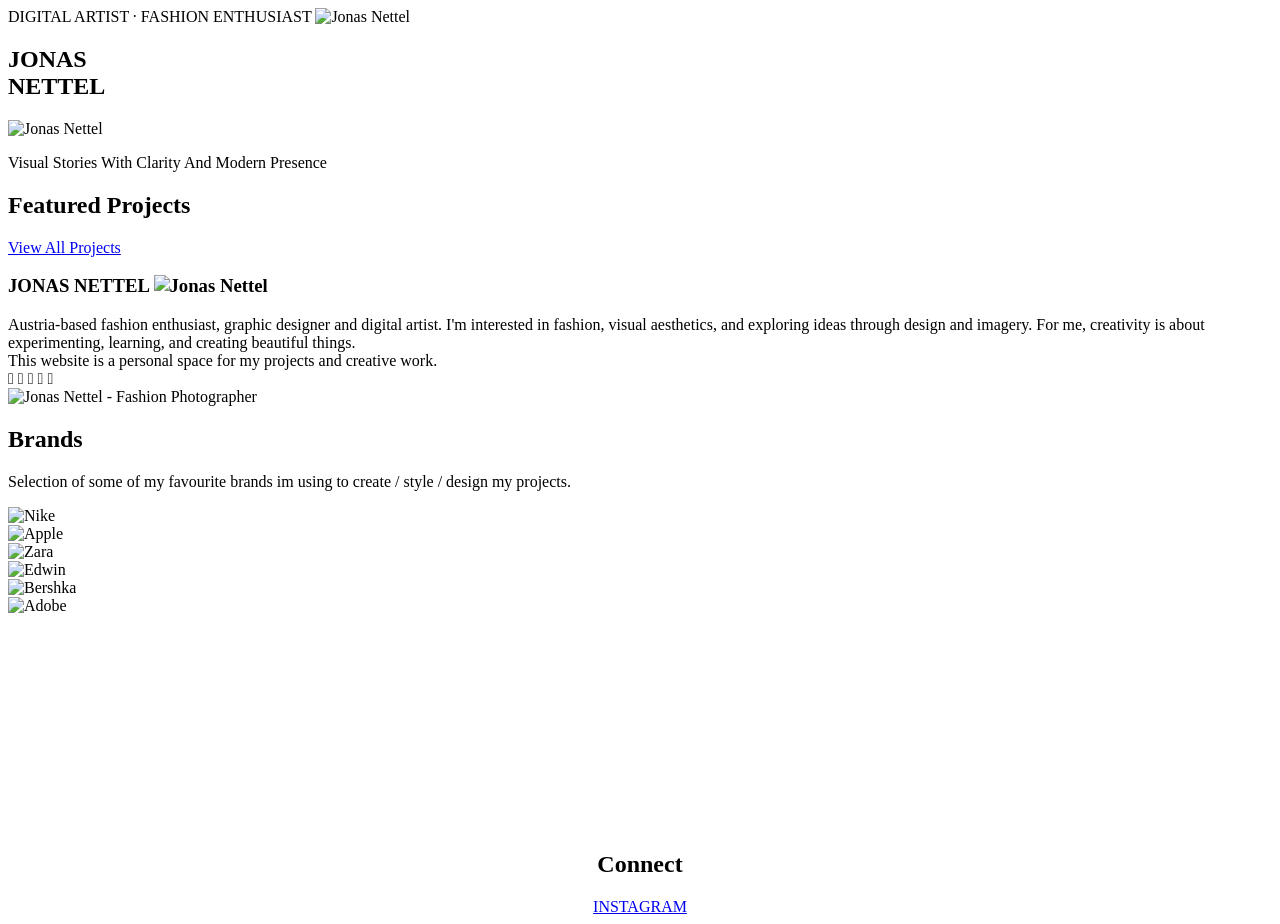
==== index.html @ e88117ab "Add files via upload" ====
<!DOCTYPE html>
<html lang="en">
<head>
  <meta charset="UTF-8">
  <meta name="viewport" content="width=device-width, initial-scale=1.0, viewport-fit=cover">
  <title>MINIMAL FASHION | Jonas Nettel</title>
  <link href="https://fonts.googleapis.com/css2?family=Geist:wght@400;500;600;700;800;900&display=swap" rel="stylesheet">
  
  <link rel="stylesheet" href="./css/style.css">
</head>
<body data-project-limit="3">

<main>
  <!-- ========== HERO ========== -->
  <section id="home" class="hero">
    <div class="hero-content">
      <div class="hero-sub">DIGITAL ARTIST · FASHION ENTHUSIAST <img class="inline-logo" src="./assets/logos/jonasnettel_small.svg" alt="Jonas Nettel"></div>
      <h1 class="hero-title">JONAS<br>NETTEL</h1>
      <img class="hero-logo" src="./assets/logos/jonasnettel.svg" alt="Jonas Nettel">
      <p class="hero-sub">Visual Stories With Clarity And Modern Presence</p>
    </div>
  </section>

  <!-- ========== PROJECTS ========== -->
  <section id="projects">
    <div class="container">
      <h2 class="section-title scroll-reveal">Featured Projects</h2>
      <div class="projects-grid" id="projectsGrid"></div>
      <a class="projects-overview-link" href="./projects.html">View All Projects</a>
    </div>
  </section>

  <!-- ========== ABOUT ========== -->
  <section id="about">
    <div class="container">
      <div class="about-grid">
        <div class="about-text" id="aboutText">
          <h3 class="about-name">JONAS NETTEL <img class="inline-logo" src="./assets/logos/jonasnettel_small.svg" alt="Jonas Nettel"></h3>
          <div class="bio">
            Austria-based fashion enthusiast, graphic designer and digital artist.
            I'm interested in fashion, visual aesthetics, and exploring ideas through design and imagery.
            For me, creativity is about experimenting, learning, and creating beautiful things.
          </div>
          <div class="bio">This website is a personal space for my projects and creative work.</div>
          <div class="bio">𓆝 𓆟 𓆞 𓆝 𓆟</div>
        </div>
        <div class="about-portrait" id="aboutPortrait">
          <img class="portrait-img" src="./images/profile.jpeg" alt="Jonas Nettel - Fashion Photographer">
        </div>
      </div>
    </div>
  </section>

  <!-- ========== BRANDS ========== -->
  <section id="brands">
    <div class="container">
      <h2 class="section-title">Brands</h2>
      <p class="brands-description">Selection of some of my favourite brands im using to create / style / design my projects.</p>
    </div>
    <div class="brands-wrapper">
      <div class="brands-track">
        <div class="brands-set">
          <div class="brand"><img src="./assets/logos/nike.svg" alt="Nike"></div>
          <div class="brand"><img src="./assets/logos/apple.svg" alt="Apple"></div>
          <div class="brand"><img src="./assets/logos/zara-logo.svg" alt="Zara"></div>
          <div class="brand"><img src="./assets/logos/edwin-logo-white.svg" alt="Edwin"></div>
          <div class="brand"><img src="./assets/logos/bershka-logo.svg" alt="Bershka"></div>
          <div class="brand"><img src="./assets/logos/adobe.svg" alt="Adobe"></div>
        </div>
        <div class="brands-set" aria-hidden="true">
          <div class="brand"><img src="./assets/logos/nike.svg" alt=""></div>
          <div class="brand"><img src="./assets/logos/apple.svg" alt=""></div>
          <div class="brand"><img src="./assets/logos/zara-logo.svg" alt=""></div>
          <div class="brand"><img src="./assets/logos/edwin-logo-white.svg" alt=""></div>
          <div class="brand"><img src="./assets/logos/bershka-logo.svg" alt=""></div>
          <div class="brand"><img src="./assets/logos/adobe.svg" alt=""></div>
        </div>
        <div class="brands-set" aria-hidden="true">
          <div class="brand"><img src="./assets/logos/nike.svg" alt=""></div>
          <div class="brand"><img src="./assets/logos/apple.svg" alt=""></div>
          <div class="brand"><img src="./assets/logos/zara-logo.svg" alt=""></div>
          <div class="brand"><img src="./assets/logos/edwin-logo-white.svg" alt=""></div>
          <div class="brand"><img src="./assets/logos/bershka-logo.svg" alt=""></div>
          <div class="brand"><img src="./assets/logos/adobe.svg" alt=""></div>
        </div>
      </div>
    </div>
  </section>

  <!-- ========== CONTACT ========== -->
  <section id="contact" class="contact-section">
    <div class="container" style="text-align: center;">
      <h2 class="section-title scroll-reveal" style="border-left: none; padding-left: 0;">Connect</h2>
      <div class="social-links scroll-reveal">
        <a href="https://www.instagram.com/jonasnettel/" target="_blank">INSTAGRAM</a>
      </div>
    </div>
  </section>
</main>

  <script src="./js/site.js"></script>
  <script src="./js/projects.js"></script>
  <script src="./js/script.js"></script>
</body>
</html>
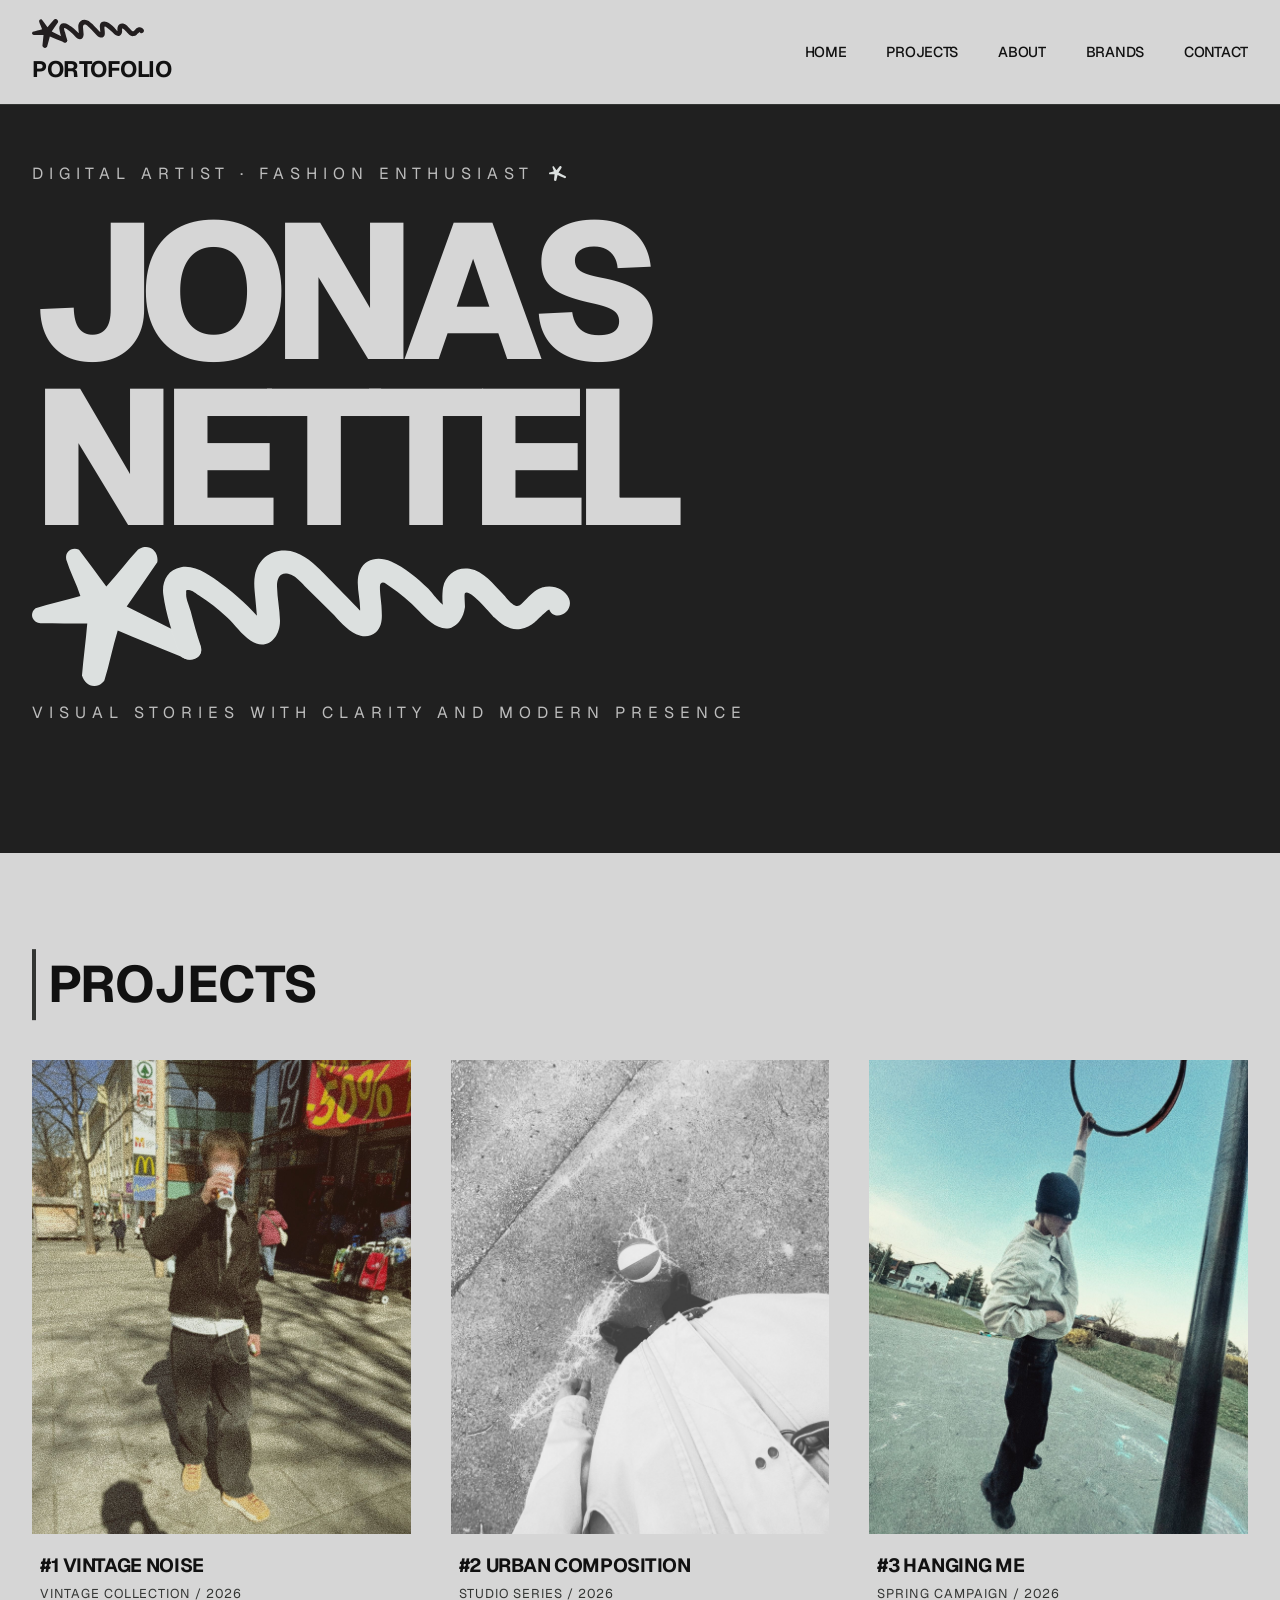
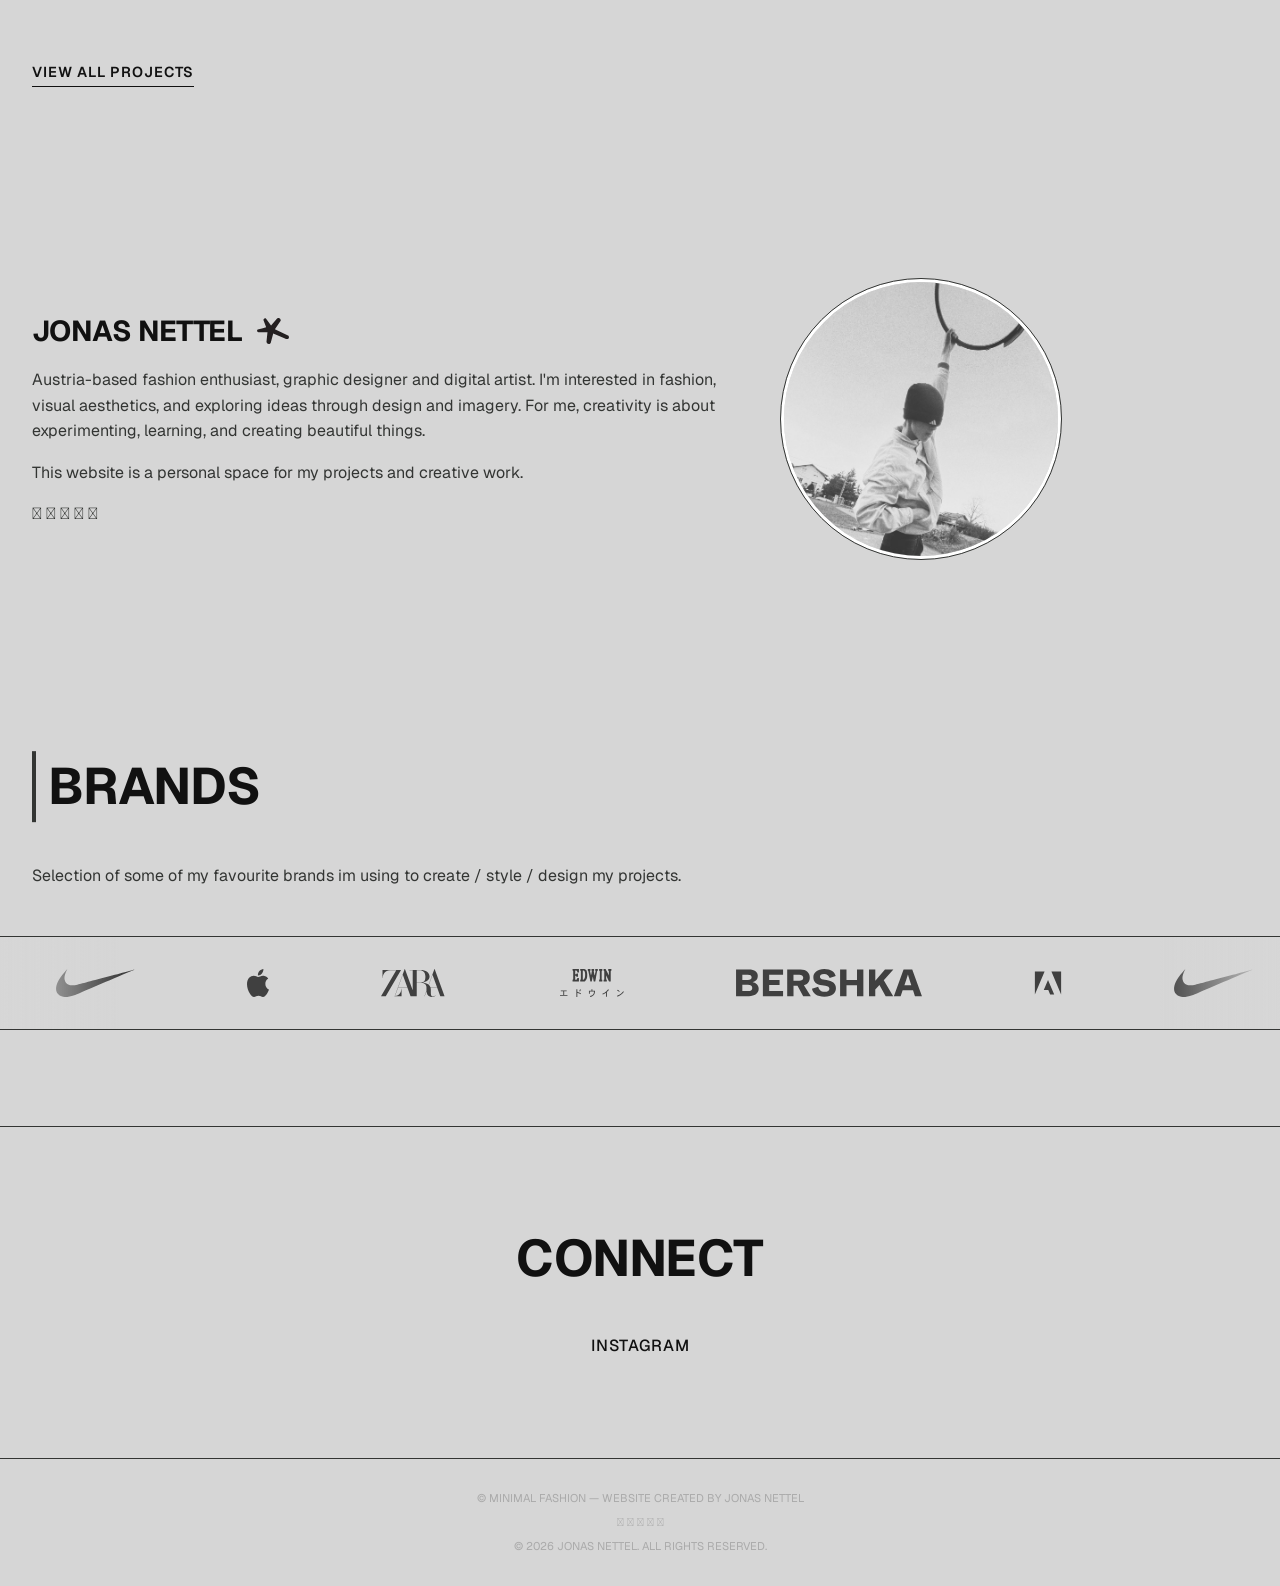
==== commit 752da5ea: "Add files via upload" ====
--- a/index.html
+++ b/index.html
@@ -24,7 +24,7 @@
   <!-- ========== PROJECTS ========== -->
   <section id="projects">
     <div class="container">
-      <h2 class="section-title scroll-reveal">Featured Projects</h2>
+      <h2 class="section-title scroll-reveal">Projects</h2>
       <div class="projects-grid" id="projectsGrid"></div>
       <a class="projects-overview-link" href="./projects.html">View All Projects</a>
     </div>
--- a/css/style.css
+++ b/css/style.css
@@ -0,0 +1,1122 @@
+﻿    :root {
+      --bg-color: #D6D6D6;
+      --text-primary: #111111;
+      --text-secondary: #333533;
+      --accent: #333533;
+      --border-light: #333533;
+      --lightbox-bg: rgba(0, 0, 0, 0.92);
+      --hero-bg-color: #202020;
+      --hover-scale: 1.02;
+      --transition-smooth: all 0.4s cubic-bezier(0.2, 0.9, 0.4, 1.1);
+    }
+
+    /* ========== RESET ========== */
+    * {
+      margin: 0;
+      padding: 0;
+      box-sizing: border-box;
+    }
+
+    @media (max-width: 768px) {
+      * { cursor: auto; }
+    }
+
+    /* ========== BASE ========== */
+    body {
+      font-family: 'Geist', sans-serif;
+      background-color: var(--bg-color);
+      color: var(--text-primary);
+      line-height: 1.4;
+      overflow-x: hidden;
+      scroll-behavior: smooth;
+    }
+
+    img { display: block; }
+
+    h1, h2, h3,
+    .nav-links a,
+    .hero-title,
+    .section-title,
+    .project-title,
+    .about-name {
+      font-weight: 700;
+      letter-spacing: -0.02em;
+      text-transform: uppercase;
+    }
+
+    .container {
+      max-width: 1400px;
+      margin: 0 auto;
+      padding: 0 2rem;
+    }
+
+    section {
+      padding: 6rem 0;
+    }
+
+    /* ========== SCROLL REVEAL ========== */
+    .scroll-reveal {
+      opacity: 0;
+      transform: translateY(35px);
+      transition: opacity 0.8s cubic-bezier(0.2, 0.9, 0.4, 1), transform 0.7s ease;
+    }
+    .scroll-reveal.revealed {
+      opacity: 1;
+      transform: translateY(0);
+    }
+
+    /* ========== ANIMATIONS ========== */
+    @keyframes fadeInUp {
+      from { opacity: 0; transform: translateY(30px); }
+      to   { opacity: 1; transform: translateY(0); }
+    }
+
+    @keyframes fadeUp {
+      to { opacity: 1; transform: translateY(0); }
+    }
+
+    @keyframes scrollBrands {
+      from { transform: translateX(0); }
+      to   { transform: translateX(-33.333333%); }
+    }
+
+    /* ========== TEXT EFFECTS ========== */
+
+    /* Hero title: per-character reveal */
+    @keyframes charReveal {
+      from { opacity: 0; transform: translateY(0.25em); }
+      to   { opacity: 1; transform: translateY(0); }
+    }
+
+    .hero-title .char {
+      display: inline-block;
+      opacity: 0;
+      animation: charReveal 0.6s cubic-bezier(0.2, 0.9, 0.3, 1) forwards;
+    }
+
+    /* Hero subtitle: letter-spacing breathe-in */
+    @keyframes spacingReveal {
+      from { opacity: 0; letter-spacing: 2px; }
+      to   { opacity: 1; letter-spacing: 6px; }
+    }
+
+    .hero-sub {
+      animation: spacingReveal 1s cubic-bezier(0.2, 0.9, 0.4, 1) both;
+    }
+
+    .hero-sub:first-child { animation-delay: 0.3s; }
+    .hero-sub:last-child  { animation-delay: 1.4s; }
+
+    /* Section title accent bar: width draw on reveal */
+    .section-title {
+      border-left: none !important; /* replaced by pseudo-element */
+      padding-left: 1rem;
+      position: relative;
+    }
+
+    .section-title::before {
+      content: "";
+      position: absolute;
+      left: 0;
+      top: 50%;
+      transform: translateY(-50%);
+      width: 4px;
+      height: 0%;
+      background: var(--accent);
+      transition: height 0.5s cubic-bezier(0.2, 0.9, 0.4, 1);
+    }
+
+    .section-title.revealed::before,
+    .section-title.bar-ready::before {
+      height: 100%;
+    }
+
+    /* Contact section title â€” no left bar */
+    .contact-section .section-title::before { display: none; }
+    .contact-section .section-title { padding-left: 0; }
+
+    /* Nav links: clip-path underline wipe */
+    .nav-links a {
+      position: relative;
+      transition: opacity 0.3s;
+    }
+
+    .nav-links a::after {
+      content: "";
+      position: absolute;
+      bottom: -2px;
+      left: 0;
+      width: 100%;
+      height: 1px;
+      background: var(--text-primary);
+      transform: scaleX(0);
+      transform-origin: right;
+      transition: transform 0.35s cubic-bezier(0.2, 0.9, 0.4, 1);
+    }
+
+    .nav-links a:hover { opacity: 1; } /* override old opacity-only hover */
+
+    .nav-links a:hover::after {
+      transform: scaleX(1);
+      transform-origin: left;
+    }
+
+    /* Logo: letter-spacing expand on hover */
+    .logo {
+      transition: letter-spacing 0.4s cubic-bezier(0.2, 0.9, 0.4, 1);
+    }
+
+    .logo:hover { letter-spacing: 3px; }
+
+    /* Project title: hairline underline draw on card hover */
+    .project-title {
+      position: relative;
+      display: inline-block;
+    }
+
+    .project-title::after {
+      content: "";
+      position: absolute;
+      bottom: -2px;
+      left: 0;
+      width: 100%;
+      height: 1px;
+      background: var(--text-primary);
+      transform: scaleX(0);
+      transform-origin: left;
+      transition: transform 0.4s cubic-bezier(0.2, 0.9, 0.4, 1);
+    }
+
+    .project-card:hover .project-title::after {
+      transform: scaleX(1);
+    }
+
+    /* About name: one-time shimmer on entry */
+    @keyframes shimmer {
+      0%   { background-position: -200% center; }
+      100% { background-position: 200% center; }
+    }
+
+    .about-name {
+      background: linear-gradient(
+        90deg,
+        var(--text-primary) 40%,
+        rgba(90, 90, 80, 0.5) 50%,
+        var(--text-primary) 60%
+      );
+      background-size: 200% auto;
+      -webkit-background-clip: text;
+      background-clip: text;
+      -webkit-text-fill-color: transparent;
+    }
+
+    .about-name.shimmer-run {
+      animation: shimmer 1.4s cubic-bezier(0.4, 0, 0.2, 1) forwards;
+    }
+
+    /* Social link: sliding background fill on hover */
+    .social-links a {
+      position: relative;
+      overflow: hidden;
+      border-bottom: 1px solid transparent;
+      transition: border-bottom-color 0.3s, color 0.3s;
+    }
+
+    .social-links a::before {
+      content: "";
+      position: absolute;
+      inset: 0;
+      background: var(--text-primary);
+      transform: scaleY(0);
+      transform-origin: bottom;
+      transition: transform 0.35s cubic-bezier(0.2, 0.9, 0.4, 1);
+      z-index: -1;
+    }
+
+    .social-links a:hover::before  { transform: scaleY(1); }
+    .social-links a:hover {
+      color: var(--bg-color);
+      border-bottom-color: transparent;
+      opacity: 1;
+      padding: 2px 6px;
+    }
+
+    /* ========== HEADER ========== */
+    .site-header {
+      position: fixed;
+      top: 0;
+      left: 0;
+      width: 100%;
+      z-index: 1000;
+      background: var(--bg-color);
+      backdrop-filter: blur(10px);
+      border-bottom: 1px solid var(--border-light);
+    }
+
+    .header-inner {
+      display: flex;
+      justify-content: space-between;
+      align-items: center;
+      padding: 1.2rem 2rem;
+      max-width: 1440px;
+      margin: 0 auto;
+    }
+
+    .logo {
+      display: flex;
+      flex-direction: column;
+      align-items: flex-start;
+      font-size: 1.4rem;
+      font-weight: 700;
+      text-transform: uppercase;
+      letter-spacing: -0.5px;
+      text-decoration: none;
+      color: var(--text-primary);
+    }
+
+    .logo img {
+      width: 112px;
+      height: auto;
+      margin-bottom: 0.35rem;
+    }
+
+    /* Desktop nav */
+    .nav-links {
+      display: flex;
+      gap: 2.5rem;
+      list-style: none;
+    }
+
+    .nav-links a {
+      text-decoration: none;
+      font-size: 0.9rem;
+      font-weight: 500;
+      text-transform: uppercase;
+      color: var(--text-primary);
+      transition: opacity 0.2s;
+    }
+
+    .nav-links a:hover { opacity: 0.6; }
+
+    /* Hamburger (mobile only) */
+    .hamburger {
+      display: none;
+      flex-direction: column;
+      cursor: pointer;
+      gap: 6px;
+      z-index: 1001;
+    }
+
+    .hamburger span {
+      width: 26px;
+      height: 2px;
+      background: var(--text-primary);
+      transition: 0.3s;
+    }
+
+    /* ========== MOBILE MENU ========== */
+    .mobile-menu {
+      position: fixed;
+      top: 0;
+      right: -100%;
+      width: 75%;
+      max-width: 320px;
+      height: 100vh;
+      background: var(--bg-color);
+      box-shadow: -5px 0 20px rgba(0,0,0,0.05);
+      z-index: 999;
+      padding: 6rem 2rem 2rem;
+      transition: right 0.4s ease;
+      display: flex;
+      flex-direction: column;
+      gap: 2rem;
+    }
+
+    .mobile-menu.active { right: 0; }
+
+    .mobile-menu a {
+      font-size: 1.4rem;
+      font-weight: 600;
+      text-transform: uppercase;
+      text-decoration: none;
+      color: var(--text-primary);
+      padding: 0.5rem 0;
+      border-bottom: 1px solid var(--border-light);
+    }
+
+    .menu-overlay {
+      position: fixed;
+      inset: 0;
+      background: rgba(0,0,0,0.3);
+      backdrop-filter: blur(3px);
+      z-index: 998;
+      opacity: 0;
+      visibility: hidden;
+      transition: 0.2s;
+    }
+
+    .menu-overlay.active {
+      opacity: 1;
+      visibility: visible;
+    }
+
+    @media (min-width: 769px) {
+      .mobile-menu, .menu-overlay { display: none; }
+    }
+
+    /* ========== HERO ========== */
+    .hero {
+      position: relative;
+      min-height: 90vh;
+      display: flex;
+      align-items: center;
+      justify-content: flex-start;
+      text-align: left;
+      margin-top: 35px;
+      background: var(--hero-bg-color);
+    }
+
+    .hero-content {
+      position: relative;
+      z-index: 2;
+      max-width: 1000px;
+      padding: 2rem;
+      /* animation handled per-element: chars + hero-sub */
+    }
+
+    .hero-title {
+      font-size: clamp(3.5rem, 15vw, 15rem);
+      font-weight: 800;
+      line-height: 0.86;
+      letter-spacing: -0.085em;
+      color: #D6D6D6;
+    }
+
+    .hero-logo {
+      display: block;
+      width: clamp(260px, 42vw, 620px);
+      height: auto;
+      margin-top: 0.45rem;
+      filter: invert(1);
+    }
+
+    .hero-content > .hero-sub:first-child {
+      margin-top: 0;
+    }
+
+    .hero-logo + .hero-sub {
+      margin-top: 1rem;
+      margin-bottom: 0;
+    }
+
+    .hero .inline-logo {
+      filter: invert(1);
+    }
+
+    .inline-logo {
+      display: inline-block;
+      width: 1.1em;
+      height: 1.1em;
+      object-fit: contain;
+      vertical-align: -0.2em;
+      margin-left: 0.3em;
+    }
+
+    .hero-sub {
+      font-size: 1rem;
+      letter-spacing: 6px;
+      text-transform: uppercase;
+      margin-top: 5rem;
+      margin-bottom: 1.5rem;
+      color: rgba(255,255,255,0.7);
+      font-weight: 400;
+      /* spacingReveal animation defined in TEXT EFFECTS block */
+    }
+
+    /* ========== SECTION TITLE ========== */
+    .section-title {
+      font-size: clamp(2rem, 6vw, 3.2rem);
+      font-weight: 700;
+      margin-bottom: 2.5rem;
+      letter-spacing: -0.01em;
+      border-left: 4px solid var(--accent);
+      padding-left: 1rem;
+    }
+
+    /* ========== PROJECTS GRID ========== */
+    .projects-grid {
+      display: grid;
+      grid-template-columns: repeat(auto-fill, minmax(320px, 1fr));
+      gap: 2.5rem;
+      margin-top: 1rem;
+    }
+
+    .project-card {
+      background: var(--bg-color);
+      cursor: pointer;
+      transition: var(--transition-smooth);
+      opacity: 0;
+      transform: translateY(20px);
+      animation: fadeUp 0.7s forwards;
+      animation-delay: calc(var(--order, 0) * 0.1s);
+    }
+
+    .project-card-link {
+      display: block;
+      color: inherit;
+      text-decoration: none;
+    }
+
+    .project-card-link:focus-visible,
+    .project-detail-image-button:focus-visible,
+    .hamburger:focus-visible,
+    .mobile-nav-link:focus-visible,
+    .nav-links a:focus-visible,
+    .detail-back-link:focus-visible {
+      outline: 2px solid var(--text-primary);
+      outline-offset: 4px;
+    }
+
+    .project-card:hover {
+      transform: translateY(-8px) scale(var(--hover-scale));
+    }
+
+    .project-img-wrapper {
+      overflow: hidden;
+      background: #f5f5f5;
+      aspect-ratio: 4 / 5;
+    }
+
+    .project-img {
+      width: 100%;
+      height: 100%;
+      object-fit: cover;
+      transition: transform 0.6s ease;
+    }
+
+    .project-card:hover .project-img {
+      transform: scale(1.03);
+    }
+
+    .project-info {
+      padding: 1.2rem 0.5rem;
+    }
+
+    .project-title {
+      font-size: 1.2rem;
+      font-weight: 700;
+      margin-bottom: 0.3rem;
+      letter-spacing: -0.3px;
+    }
+
+    .project-caption {
+      font-size: 0.8rem;
+      text-transform: uppercase;
+      color: var(--text-secondary);
+      letter-spacing: 1px;
+    }
+
+    .projects-overview-link {
+      display: inline-block;
+      margin-top: 2.5rem;
+      color: var(--text-primary);
+      font-size: 0.9rem;
+      font-weight: 600;
+      letter-spacing: 1px;
+      text-transform: uppercase;
+      text-decoration: none;
+      border-bottom: 1px solid var(--text-primary);
+      padding-bottom: 0.25rem;
+    }
+
+    .projects-overview {
+      padding-top: 11rem;
+    }
+
+    .overview-kicker {
+      margin-bottom: 1rem;
+      color: var(--text-secondary);
+      font-size: 0.8rem;
+      letter-spacing: 3px;
+      text-transform: uppercase;
+    }
+
+    .overview-title {
+      margin-bottom: 3rem;
+      font-size: clamp(3rem, 10vw, 8rem);
+      line-height: 0.9;
+      font-weight: 800;
+      letter-spacing: -0.07em;
+      text-transform: uppercase;
+    }
+
+    .project-detail-page {
+      padding-top: 7rem;
+    }
+
+    .project-detail {
+      max-width: 1400px;
+      margin: 0 auto;
+      padding: 4rem 2rem 6rem;
+    }
+
+    .detail-back-link {
+      display: inline-block;
+      margin-bottom: 4rem;
+      color: var(--text-primary);
+      font-size: 0.85rem;
+      font-weight: 600;
+      letter-spacing: 1px;
+      text-decoration: none;
+      text-transform: uppercase;
+    }
+
+    .project-detail-header {
+      max-width: 850px;
+      margin-bottom: 3rem;
+    }
+
+    .project-detail-caption {
+      color: var(--text-secondary);
+      font-size: 1rem;
+      letter-spacing: 1px;
+      text-transform: uppercase;
+    }
+
+    .project-detail-intro {
+      display: flex;
+      align-items: flex-start;
+      gap: 1rem;
+      max-width: 720px;
+      margin-bottom: 2.5rem;
+    }
+
+    .project-detail-small-logo {
+      width: 2rem;
+      height: 2rem;
+      flex: 0 0 auto;
+      object-fit: contain;
+    }
+
+    .project-detail-description {
+      max-width: 620px;
+      color: var(--text-secondary);
+      font-size: 1.1rem;
+      line-height: 1.6;
+    }
+
+    .project-detail-meta {
+      display: grid;
+      grid-template-columns: repeat(2, minmax(0, 1fr));
+      gap: 1.5rem 3rem;
+      max-width: 850px;
+      margin: 0 0 4rem;
+      border-top: 1px solid var(--border-light);
+      border-bottom: 1px solid var(--border-light);
+      padding: 1.5rem 0;
+    }
+
+    .project-detail-meta dt {
+      margin-bottom: 0.35rem;
+      color: var(--text-secondary);
+      font-size: 0.7rem;
+      font-weight: 600;
+      letter-spacing: 1.5px;
+      text-transform: uppercase;
+    }
+
+    .project-detail-meta dd {
+      margin: 0;
+      font-size: 0.95rem;
+      line-height: 1.5;
+    }
+
+    .project-socials {
+      display: grid;
+      gap: 0.35rem;
+    }
+
+    .project-tools {
+      display: flex;
+      flex-wrap: wrap;
+      gap: 0.65rem 1rem;
+    }
+
+    .project-tool {
+      display: inline-flex;
+      align-items: center;
+      gap: 0.45rem;
+    }
+
+    .project-tool img {
+      width: 1rem;
+      height: 1rem;
+      flex: 0 0 1rem;
+      object-fit: contain;
+    }
+
+    .project-tools-empty {
+      color: var(--text-secondary);
+      font-size: 0.8rem;
+    }
+
+    .project-socials a {
+      width: fit-content;
+    }
+
+    .project-socials span {
+      display: none;
+      color: var(--text-secondary);
+      font-size: 0.78rem;
+      text-transform: uppercase;
+      letter-spacing: 0.5px;
+    }
+
+    .project-socials a:hover + span,
+    .project-socials a:focus-visible + span {
+      display: block;
+    }
+
+    .project-detail-meta a {
+      color: inherit;
+      text-decoration: underline;
+      text-underline-offset: 0.2em;
+    }
+
+    .project-detail-gallery {
+      display: grid;
+      grid-template-columns: repeat(2, minmax(0, 1fr));
+      gap: 2rem;
+    }
+
+    .project-detail-image-button {
+      display: block;
+      width: 100%;
+      padding: 0;
+      border: 0;
+      background: #f5f5f5;
+      cursor: pointer;
+    }
+
+    .project-detail-image {
+      width: 100%;
+      height: auto;
+      object-fit: cover;
+      transition: transform 0.6s ease;
+    }
+
+    .project-detail-image-button:hover .project-detail-image {
+      transform: scale(1.015);
+    }
+
+    .project-search-label {
+      display: block;
+      margin-bottom: 0.65rem;
+      color: var(--text-secondary);
+      font-size: 0.75rem;
+      font-weight: 600;
+      letter-spacing: 2px;
+      text-transform: uppercase;
+    }
+
+    .project-search {
+      display: block;
+      width: min(100%, 520px);
+      margin-bottom: 3rem;
+      padding: 0.85rem 0;
+      border: 0;
+      border-bottom: 1px solid var(--border-light);
+      border-radius: 0;
+      outline: none;
+      background: transparent;
+      color: var(--text-primary);
+      font: inherit;
+      font-size: 1rem;
+    }
+
+    .project-search::placeholder {
+      color: #777;
+      opacity: 1;
+    }
+
+    .project-search:focus {
+      border-bottom-color: var(--text-primary);
+    }
+
+    .project-search-empty {
+      grid-column: 1 / -1;
+      padding: 3rem 0;
+      color: var(--text-secondary);
+      text-transform: uppercase;
+      letter-spacing: 1px;
+    }
+
+    /* ========== LIGHTBOX ========== */
+    .lightbox {
+      position: fixed;
+      inset: 0;
+      background: var(--lightbox-bg);
+      z-index: 2000;
+      display: flex;
+      align-items: center;
+      justify-content: center;
+      opacity: 0;
+      visibility: hidden;
+      transition: opacity 0.3s ease, visibility 0.3s;
+      backdrop-filter: blur(8px);
+    }
+
+    .lightbox.active {
+      opacity: 1;
+      visibility: visible;
+    }
+
+    .lightbox-content {
+      max-width: 90vw;
+      max-height: 85vh;
+      position: relative;
+    }
+
+    .lightbox-nav {
+      position: fixed;
+      top: 50%;
+      transform: translateY(-50%);
+      background: none;
+      border: none;
+      color: white;
+      font-size: 2.5rem;
+      line-height: 1;
+      padding: 1rem;
+      cursor: pointer;
+      opacity: 0.75;
+      transition: opacity 0.2s ease;
+    }
+
+    .lightbox-nav:hover,
+    .lightbox-nav:focus-visible {
+      opacity: 1;
+    }
+
+    .lightbox-nav[hidden] {
+      display: none;
+    }
+
+    .lightbox-prev {
+      left: 1rem;
+    }
+
+    .lightbox-next {
+      right: 1rem;
+    }
+
+    .lightbox-img {
+      max-width: 100%;
+      max-height: 85vh;
+      object-fit: contain;
+      touch-action: pan-y;
+      box-shadow: 0 20px 40px rgba(0,0,0,0.3);
+      border-radius: 2px;
+    }
+
+    .lightbox-close {
+      position: absolute;
+      top: -40px;
+      right: 0;
+      background: none;
+      border: none;
+      color: white;
+      font-size: 2.5rem;
+      cursor: pointer;
+      font-weight: 300;
+      transition: opacity 0.2s;
+    }
+
+    .lightbox-caption {
+      position: absolute;
+      bottom: -40px;
+      left: 0;
+      color: white;
+      font-size: 0.85rem;
+      text-transform: uppercase;
+      letter-spacing: 1px;
+    }
+
+    /* ========== ABOUT ========== */
+    .about-grid {
+      display: flex;
+      flex-wrap: wrap;
+      gap: 3rem;
+      align-items: center;
+      justify-content: space-between;
+    }
+
+    .about-text {
+      flex: 1.5;
+      opacity: 0;
+      transform: translateY(30px);
+      transition: opacity 0.7s ease, transform 0.7s ease;
+    }
+
+    .about-text.visible {
+      opacity: 1;
+      transform: translateY(0);
+    }
+
+    .about-portrait {
+      flex: 1;
+      text-align: center;
+      opacity: 0;
+      transform: translateY(30px);
+      transition: opacity 0.7s ease 0.2s, transform 0.7s ease 0.2s;
+    }
+
+    .about-portrait.visible {
+      opacity: 1;
+      transform: translateY(0);
+    }
+
+    .about-name {
+      font-size: 1.8rem;
+      font-weight: 700;
+      margin-bottom: 1rem;
+    }
+
+    .bio {
+      font-size: 1rem;
+      line-height: 1.6;
+      color: var(--text-secondary);
+      margin-top: 1rem;
+    }
+
+    .portrait-img {
+      width: 100%;
+      max-width: 280px;
+      height: auto;
+      aspect-ratio: 1 / 1;
+      object-fit: cover;
+      border-radius: 50%;
+      transition: transform 0.4s ease, box-shadow 0.4s ease;
+      border: 3px solid white;
+      outline: 1px solid var(--border-light);
+    }
+
+    .portrait-img:hover {
+      transform: scale(1.02);
+      box-shadow: 0 25px 40px -15px rgba(0,0,0,0.2);
+    }
+
+    /* ========== BRANDS MARQUEE ========== */
+    .brands-wrapper {
+      overflow: hidden;
+      width: 100%;
+      border-top: 1px solid var(--border-light);
+      border-bottom: 1px solid var(--border-light);
+      padding: 2rem 0;
+      position: relative;
+    }
+
+    /* Fade edges */
+    .brands-wrapper::before,
+    .brands-wrapper::after {
+      content: "";
+      position: absolute;
+      top: 0;
+      width: 120px;
+      height: 100%;
+      z-index: 2;
+      pointer-events: none;
+    }
+
+    .brands-wrapper::before {
+      left: 0;
+      background: linear-gradient(to right, var(--bg-color), transparent);
+    }
+
+    .brands-wrapper::after {
+      right: 0;
+      background: linear-gradient(to left, var(--bg-color), transparent);
+    }
+
+    .brands-wrapper:hover .brands-track {
+      animation-play-state: paused;
+    }
+
+    .brands-track {
+      display: flex;
+      align-items: center;
+      width: max-content;
+      animation: scrollBrands 30s linear infinite;
+      animation-play-state: paused;
+    }
+
+    .brands-track.ready {
+      animation-play-state: running;
+    }
+
+    .brands-set {
+      display: flex;
+      align-items: center;
+      flex: 0 0 auto;
+    }
+
+    .brand {
+      flex: 0 0 auto;
+      margin: 0 3.5rem;
+      display: flex;
+      align-items: center;
+      justify-content: center;
+    }
+
+    .brand img {
+      height: 28px;
+      width: auto;
+      display: block;
+      object-fit: contain;
+      opacity: 0.7;
+      filter: grayscale(100%);
+      transition: all 0.3s ease;
+    }
+
+    .brand img:hover {
+      opacity: 1;
+      filter: grayscale(0%);
+      transform: scale(1.05);
+    }
+
+    .brands-description {
+      font-size: 1rem;
+      margin-bottom: 3rem;
+      margin-top: 1rem;
+      line-height: 1.6;
+      color: var(--text-secondary);
+    }
+
+    /* ========== CONTACT ========== */
+    .contact-section {
+      text-align: center;
+      border-top: 1px solid var(--border-light);
+    }
+
+    .social-links {
+      display: flex;
+      justify-content: center;
+      gap: 2.5rem;
+      margin-top: 2rem;
+      flex-wrap: wrap;
+    }
+
+    .social-links a {
+      text-decoration: none;
+      font-size: 1rem;
+      font-weight: 500;
+      text-transform: uppercase;
+      color: var(--text-primary);
+      letter-spacing: 1px;
+      transition: all 0.2s;
+      border-bottom: 1px solid transparent;
+      padding-bottom: 4px;
+    }
+
+    .social-links a:hover {
+      border-bottom-color: var(--accent);
+      opacity: 0.7;
+    }
+
+    /* ========== FOOTER ========== */
+    .footer {
+      display: flex;
+      flex-direction: column;
+      align-items: center;
+      gap: 0.5rem;
+      text-align: center;
+      padding: 2rem;
+      font-size: 0.7rem;
+      text-transform: uppercase;
+      color: #aaa;
+      border-top: 1px solid var(--border-light);
+    }
+
+    /* ========== RESPONSIVE ========== */
+    @media (max-width: 768px) {
+      .container { padding: 0 1.5rem; }
+      section { padding: 4rem 0; }
+
+      .nav-links { display: none; }
+      .hamburger { display: flex; }
+
+      .projects-grid {
+        grid-template-columns: 1fr;
+        gap: 2rem;
+      }
+
+      .project-detail-page {
+        padding-top: 5rem;
+      }
+
+      .project-detail {
+        padding: 3rem 1.5rem 4rem;
+      }
+
+      .detail-back-link {
+        margin-bottom: 3rem;
+      }
+
+      .project-detail-gallery {
+        grid-template-columns: 1fr;
+        gap: 1.5rem;
+      }
+
+      .project-detail-intro {
+        gap: 0.75rem;
+      }
+
+      .project-detail-description {
+        font-size: 1rem;
+      }
+
+      .project-detail-meta {
+        grid-template-columns: 1fr;
+        gap: 1.25rem;
+        margin-bottom: 3rem;
+      }
+
+
+      .about-grid {
+        flex-direction: column-reverse;
+        text-align: center;
+      }
+
+      .section-title {
+        border-left: none;
+        padding-left: 0;
+        text-align: center;
+      }
+
+      .hero {
+        justify-content: center;
+        text-align: center;
+      }
+
+      .hero-title {
+        font-size: 3.5rem;
+        line-height: 0.9;
+      }
+
+      .hero-logo {
+        width: min(84vw, 430px);
+        margin: 0.6rem auto 0;
+      }
+
+      .hero-content {
+        text-align: center;
+        padding: 2rem 1.5rem;
+      }
+
+      .hero-description {
+        margin-left: auto;
+        margin-right: auto;
+      }
+
+      .social-links { gap: 1.5rem; }
+      .portrait-img { max-width: 220px; }
+    }
